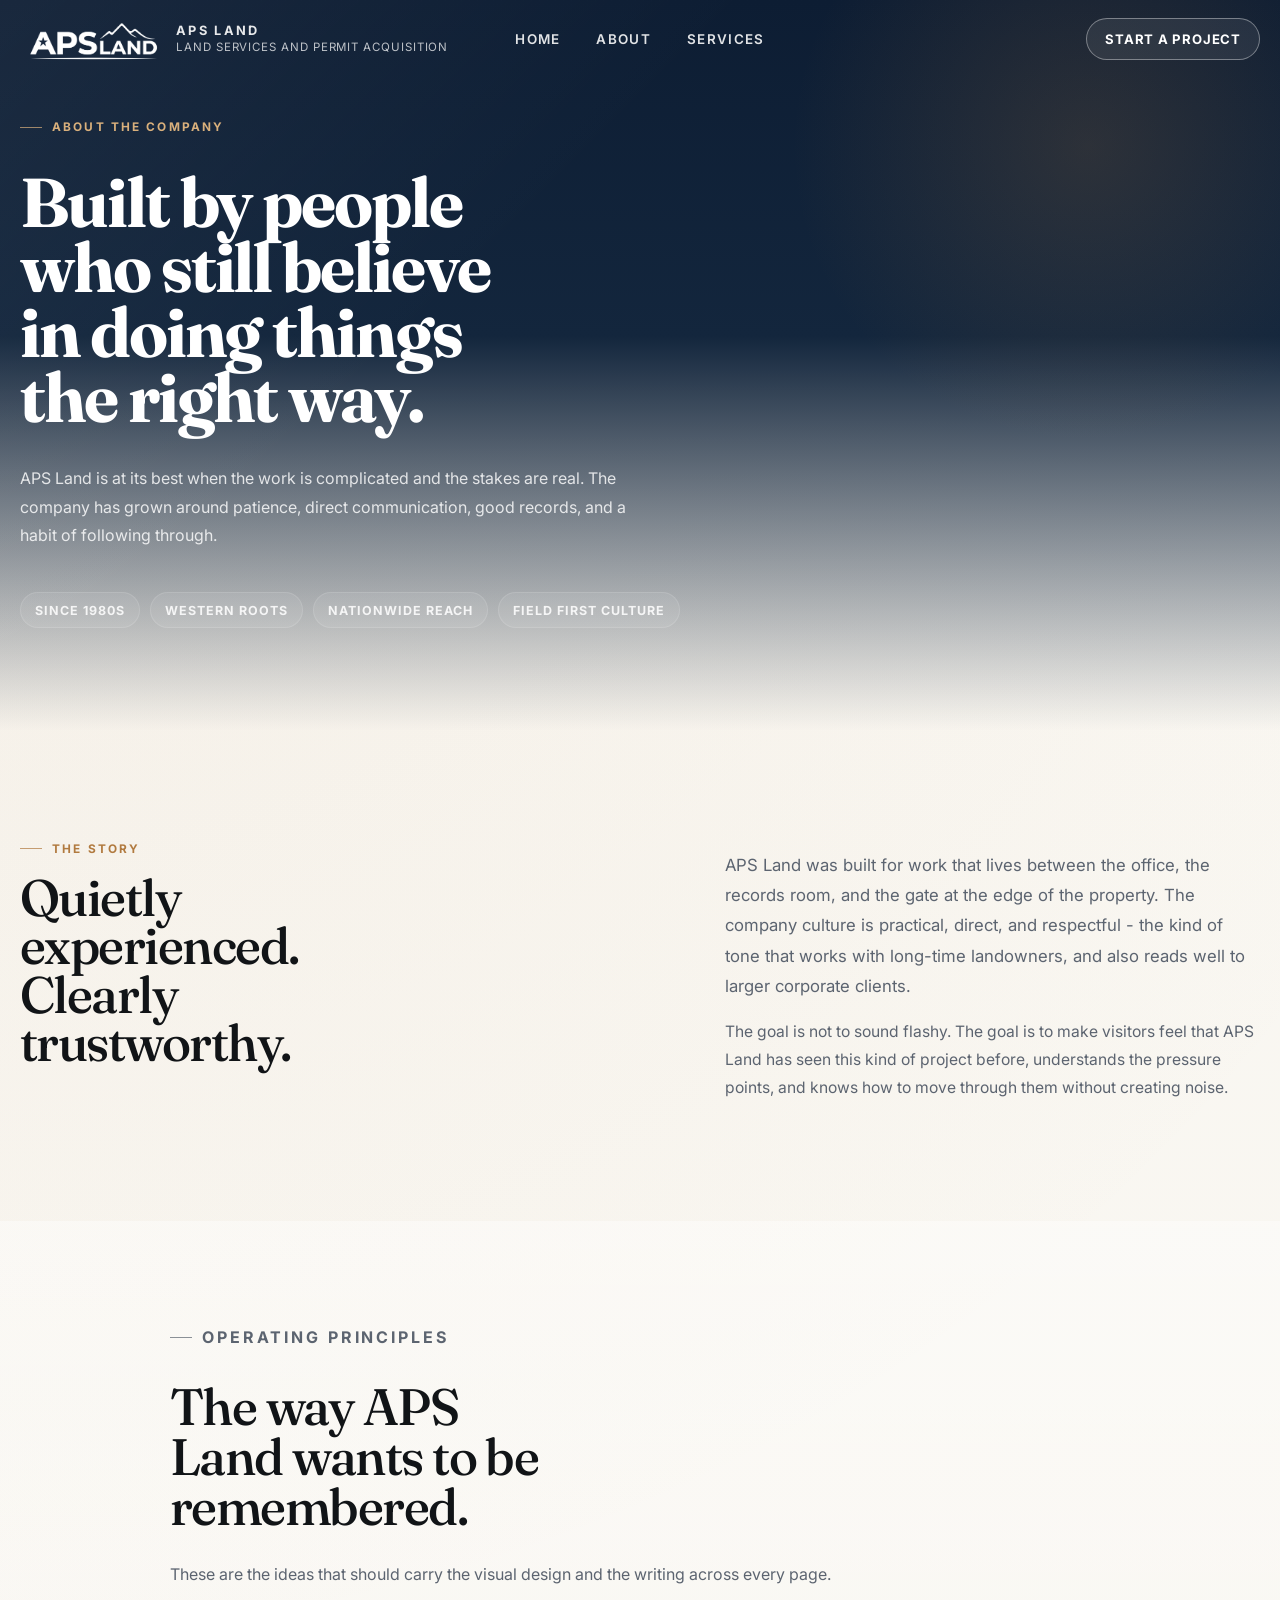
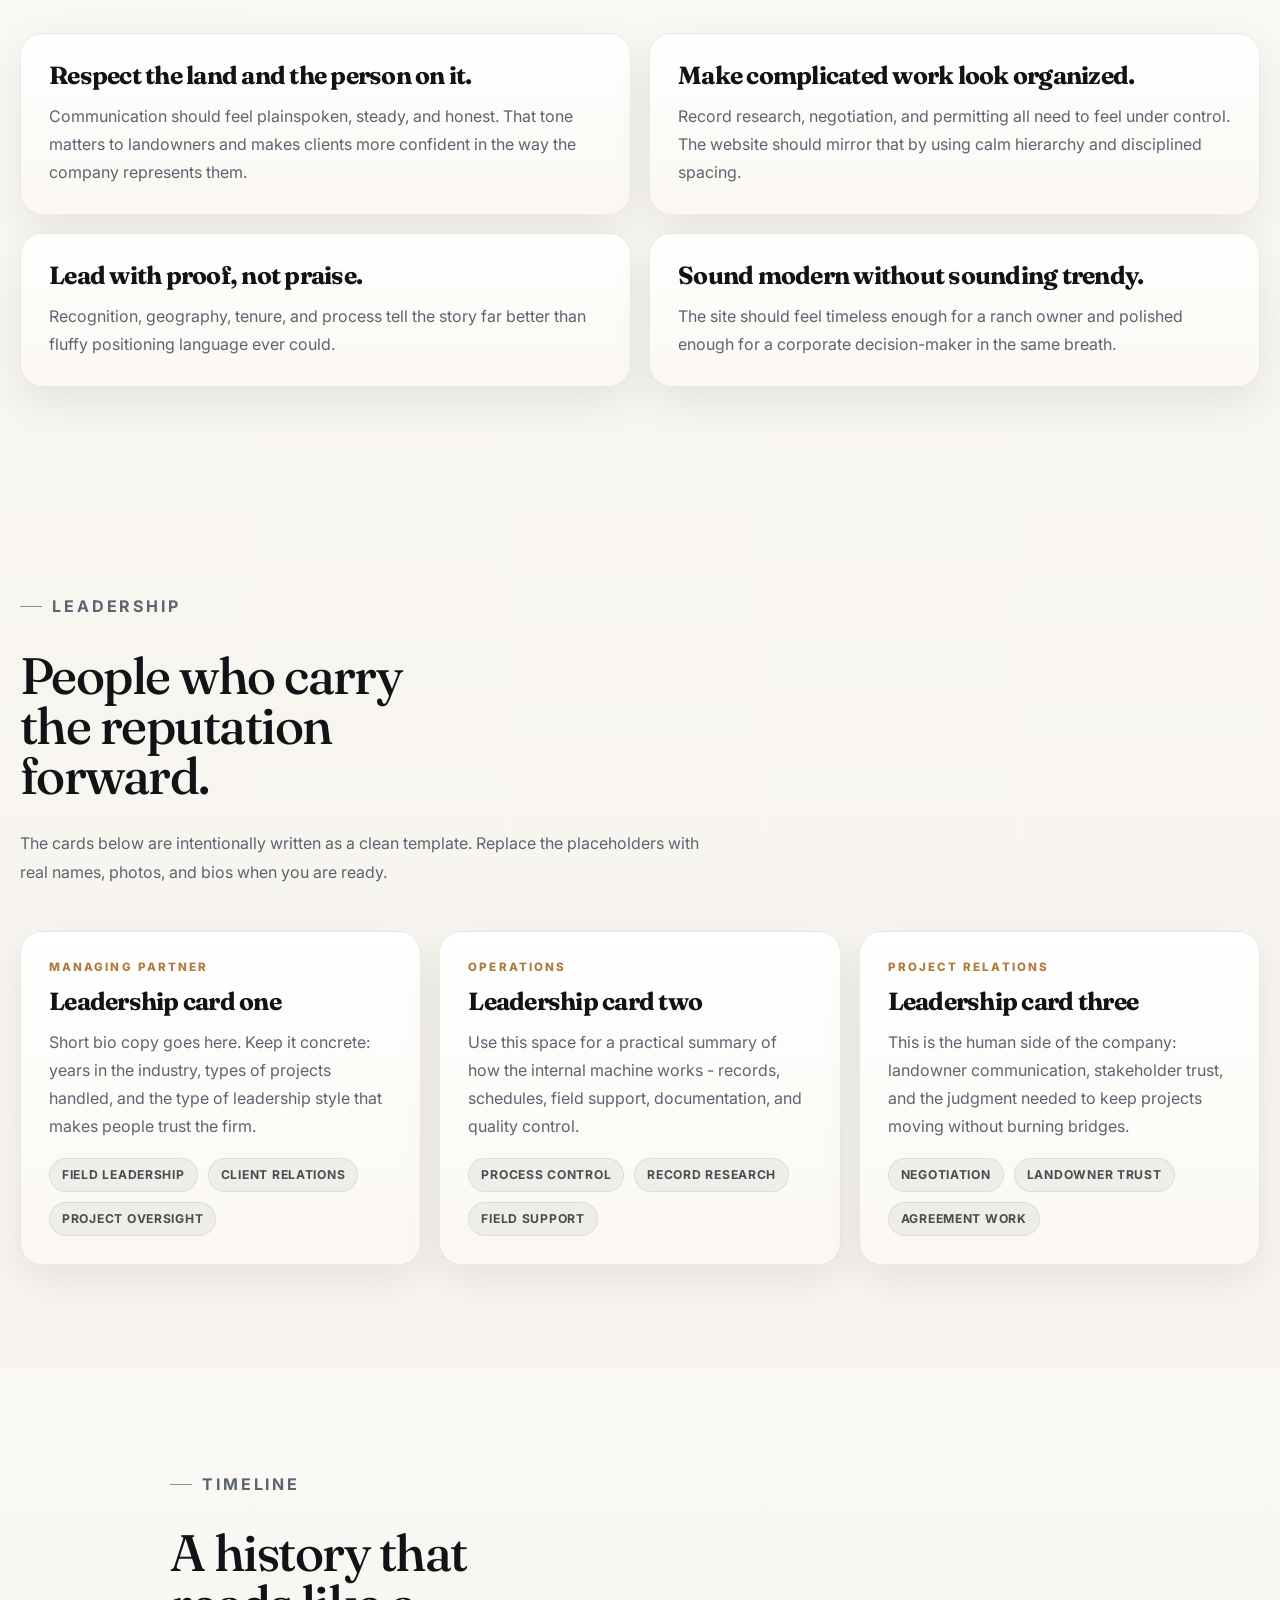
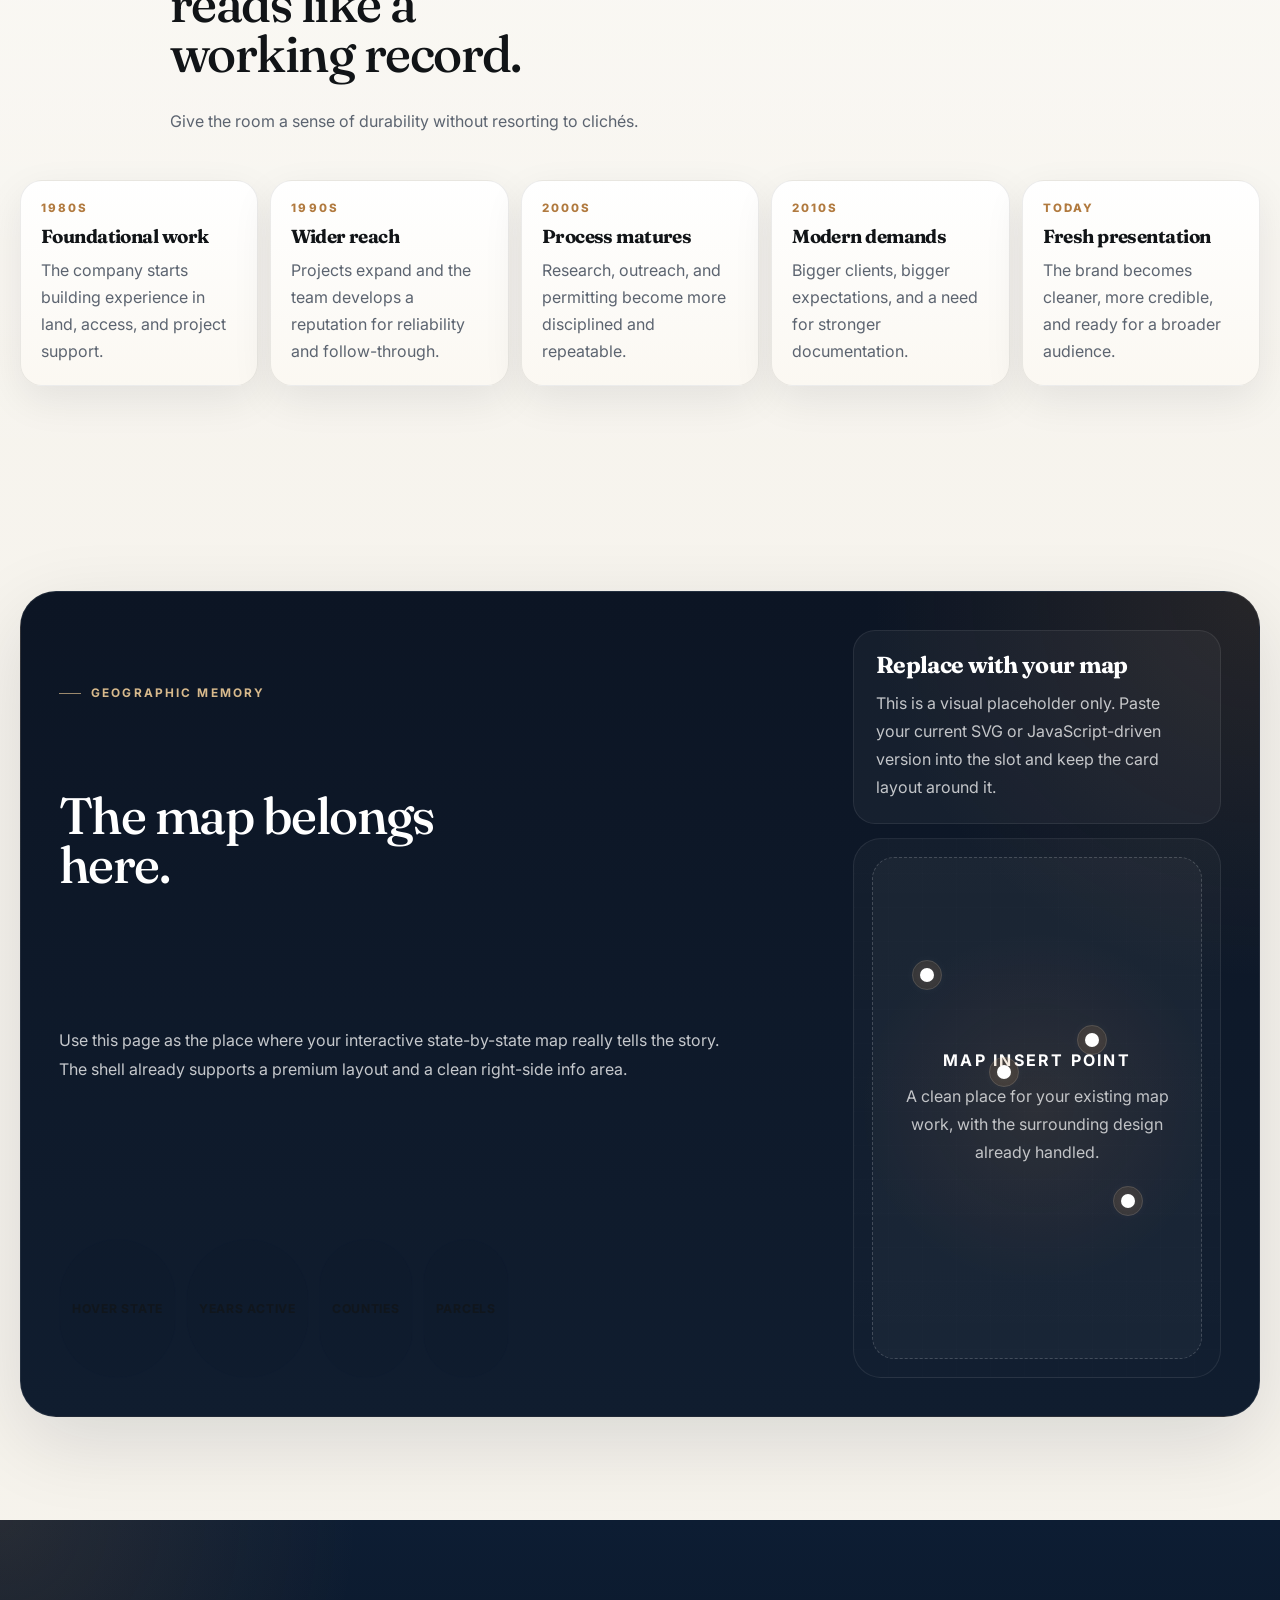
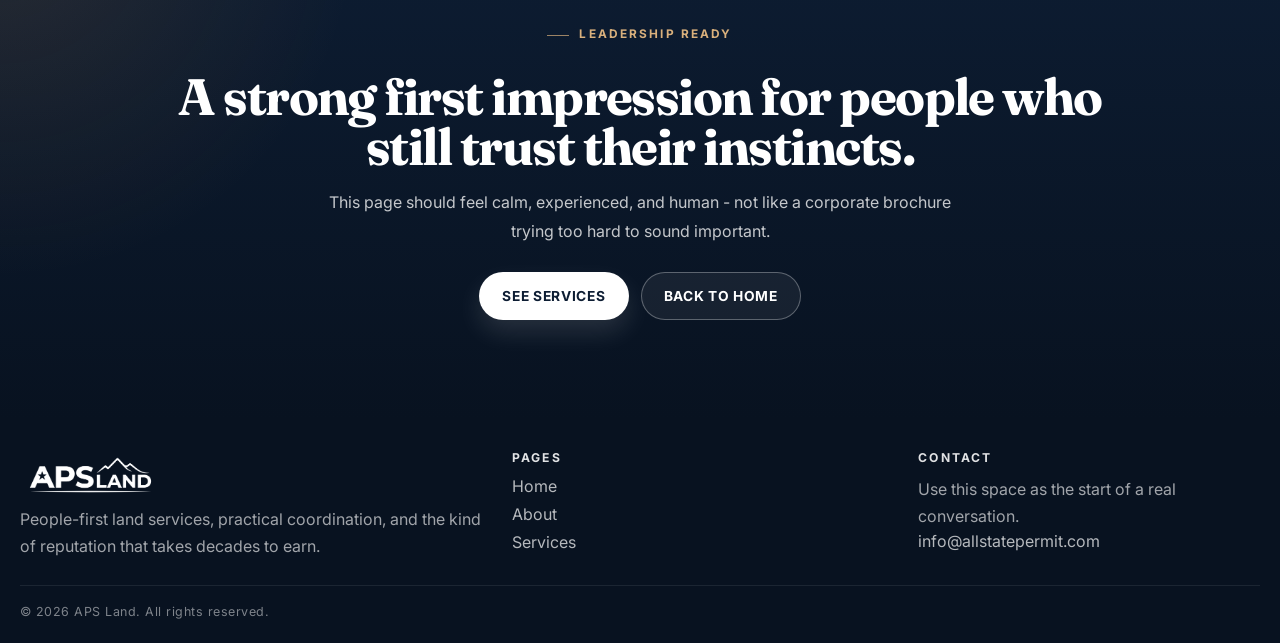
==== about.html @ 533988f8 "Add files via upload" ====
<!DOCTYPE html>
<html lang="en">
<head>
  <meta charset="UTF-8" />
  <meta name="viewport" content="width=device-width, initial-scale=1.0" />
  <title>About APS Land | People, History, and Leadership</title>
  <meta name="description" content="Learn how APS Land works, meet the leadership team, and see the kind of experience behind the company." />
  <link rel="preconnect" href="https://fonts.googleapis.com" />
  <link rel="preconnect" href="https://fonts.gstatic.com" crossorigin />
  <link href="https://fonts.googleapis.com/css2?family=Inter:wght@400;500;600;700;800&family=Fraunces:opsz,wght@9..144,400;9..144,500;9..144,600&display=swap" rel="stylesheet" />
  <link rel="stylesheet" href="style.css" />
</head>
<body data-page="about">
  <a class="skip-link" href="#main">Skip to content</a>

  <header class="site-header" role="banner">
    <div class="container nav">
      <a class="brand" href="index.html" aria-label="APS Land home">
        <img src="logo.png" alt="APS Land" />
        <span class="brand-mark">
          <strong>APS Land</strong>
          <span>Land services and permit acquisition</span>
        </span>
      </a>

      <nav class="nav-links" aria-label="Primary" data-nav>
        <a href="index.html">Home</a>
        <a href="about.html">About</a>
        <a href="services.html">Services</a>
      </nav>

      <a class="nav-cta" href="mailto:info@allstatepermit.com">Start a project</a>
      <button class="nav-toggle" type="button" aria-label="Open menu" aria-expanded="false">
        <span></span><span></span><span></span>
      </button>
    </div>
    <nav class="mobile-menu" aria-label="Mobile" data-nav>
      <ul>
        <li><a href="index.html">Home</a></li>
        <li><a href="about.html">About</a></li>
        <li><a href="services.html">Services</a></li>
        <li><a href="mailto:info@allstatepermit.com">Start a project</a></li>
      </ul>
    </nav>
  </header>

  <main id="main">
    <section class="page-hero">
      <div class="container page-hero-inner reveal">
        <p class="kicker" style="color:#d9b07c;">About the company</p>
        <h1>Built by people who still believe in doing things the right way.</h1>
        <p class="page-hero-copy">APS Land is at its best when the work is complicated and the stakes are real. The company has grown around patience, direct communication, good records, and a habit of following through.</p>
        <div class="page-badge-row">
          <span class="badge">Since 1980s</span>
          <span class="badge">Western roots</span>
          <span class="badge">Nationwide reach</span>
          <span class="badge">Field first culture</span>
        </div>
      </div>
    </section>

    <section class="section">
      <div class="container split-grid">
        <div class="reveal">
          <p class="kicker">The story</p>
          <h2 class="serif" style="font-size:clamp(2.1rem,4vw,3.7rem); line-height:0.95; max-width:12ch;">Quietly experienced. Clearly trustworthy.</h2>
        </div>
        <div class="reveal">
          <p class="lead">APS Land was built for work that lives between the office, the records room, and the gate at the edge of the property. The company culture is practical, direct, and respectful - the kind of tone that works with long-time landowners, and also reads well to larger corporate clients.</p>
          <p class="body-copy">The goal is not to sound flashy. The goal is to make visitors feel that APS Land has seen this kind of project before, understands the pressure points, and knows how to move through them without creating noise.</p>
        </div>
      </div>
    </section>

    <section class="section section-soft">
      <div class="container-tight section-heading reveal">
        <p class="kicker">Operating principles</p>
        <h2 class="serif">The way APS Land wants to be remembered.</h2>
        <p>These are the ideas that should carry the visual design and the writing across every page.</p>
      </div>
      <div class="container card-grid">
        <article class="info-card reveal">
          <h3>Respect the land and the person on it.</h3>
          <p>Communication should feel plainspoken, steady, and honest. That tone matters to landowners and makes clients more confident in the way the company represents them.</p>
        </article>
        <article class="info-card reveal">
          <h3>Make complicated work look organized.</h3>
          <p>Record research, negotiation, and permitting all need to feel under control. The website should mirror that by using calm hierarchy and disciplined spacing.</p>
        </article>
        <article class="info-card reveal">
          <h3>Lead with proof, not praise.</h3>
          <p>Recognition, geography, tenure, and process tell the story far better than fluffy positioning language ever could.</p>
        </article>
        <article class="info-card reveal">
          <h3>Sound modern without sounding trendy.</h3>
          <p>The site should feel timeless enough for a ranch owner and polished enough for a corporate decision-maker in the same breath.</p>
        </article>
      </div>
    </section>

    <section class="section">
      <div class="container section-heading reveal">
        <p class="kicker">Leadership</p>
        <h2 class="serif">People who carry the reputation forward.</h2>
        <p>The cards below are intentionally written as a clean template. Replace the placeholders with real names, photos, and bios when you are ready.</p>
      </div>
      <div class="container support-grid">
        <article class="lead-card reveal">
          <div class="tag">Managing partner</div>
          <h3>Leadership card one</h3>
          <p>Short bio copy goes here. Keep it concrete: years in the industry, types of projects handled, and the type of leadership style that makes people trust the firm.</p>
          <div class="info-row"><span class="pill">Field leadership</span><span class="pill">Client relations</span><span class="pill">Project oversight</span></div>
        </article>
        <article class="lead-card reveal">
          <div class="tag">Operations</div>
          <h3>Leadership card two</h3>
          <p>Use this space for a practical summary of how the internal machine works - records, schedules, field support, documentation, and quality control.</p>
          <div class="info-row"><span class="pill">Process control</span><span class="pill">Record research</span><span class="pill">Field support</span></div>
        </article>
        <article class="lead-card reveal">
          <div class="tag">Project relations</div>
          <h3>Leadership card three</h3>
          <p>This is the human side of the company: landowner communication, stakeholder trust, and the judgment needed to keep projects moving without burning bridges.</p>
          <div class="info-row"><span class="pill">Negotiation</span><span class="pill">Landowner trust</span><span class="pill">Agreement work</span></div>
        </article>
      </div>
    </section>

    <section class="section section-soft">
      <div class="container-tight section-heading reveal">
        <p class="kicker">Timeline</p>
        <h2 class="serif">A history that reads like a working record.</h2>
        <p>Give the room a sense of durability without resorting to clichés.</p>
      </div>
      <div class="container timeline">
        <article class="timeline-item reveal"><div class="year">1980s</div><h3>Foundational work</h3><p>The company starts building experience in land, access, and project support.</p></article>
        <article class="timeline-item reveal"><div class="year">1990s</div><h3>Wider reach</h3><p>Projects expand and the team develops a reputation for reliability and follow-through.</p></article>
        <article class="timeline-item reveal"><div class="year">2000s</div><h3>Process matures</h3><p>Research, outreach, and permitting become more disciplined and repeatable.</p></article>
        <article class="timeline-item reveal"><div class="year">2010s</div><h3>Modern demands</h3><p>Bigger clients, bigger expectations, and a need for stronger documentation.</p></article>
        <article class="timeline-item reveal"><div class="year">Today</div><h3>Fresh presentation</h3><p>The brand becomes cleaner, more credible, and ready for a broader audience.</p></article>
      </div>
    </section>

    <section class="section">
      <div class="container map-stage reveal">
        <div class="map-stage-inner">
          <div class="map-copy">
            <p class="kicker" style="color:#d7b98c;">Geographic memory</p>
            <h2 class="serif">The map belongs here.</h2>
            <p>Use this page as the place where your interactive state-by-state map really tells the story. The shell already supports a premium layout and a clean right-side info area.</p>
            <div class="info-row">
              <span class="pill">Hover state</span>
              <span class="pill">Years active</span>
              <span class="pill">Counties</span>
              <span class="pill">Parcels</span>
            </div>
          </div>
          <div class="map-sidebar">
            <div class="map-summary">
              <h3>Replace with your map</h3>
              <p>This is a visual placeholder only. Paste your current SVG or JavaScript-driven version into the slot and keep the card layout around it.</p>
            </div>
            <div class="map-mapbox">
              <!-- DROP YOUR EXISTING MAP SVG / INTERACTIVE MARKUP HERE -->
              <div class="map-dropzone">
                <div>
                  <strong>Map insert point</strong>
                  <p>A clean place for your existing map work, with the surrounding design already handled.</p>
                </div>
              </div>
              <div class="map-pins" aria-hidden="true">
                <span class="pin one"></span>
                <span class="pin two"></span>
                <span class="pin three"></span>
                <span class="pin four"></span>
              </div>
            </div>
          </div>
        </div>
      </div>
    </section>

    <section class="cta-band">
      <div class="container-tight reveal">
        <p class="kicker" style="color:#d9b07c; justify-content:center;">Leadership ready</p>
        <h2>A strong first impression for people who still trust their instincts.</h2>
        <p>This page should feel calm, experienced, and human - not like a corporate brochure trying too hard to sound important.</p>
        <div class="cta-actions">
          <a class="btn btn-primary" href="services.html">See services</a>
          <a class="btn btn-secondary" href="index.html">Back to home</a>
        </div>
      </div>
    </section>
  </main>

  <footer class="site-footer">
    <div class="container footer-grid">
      <div class="footer-brand">
        <img src="logo.png" alt="APS Land" />
        <p>People-first land services, practical coordination, and the kind of reputation that takes decades to earn.</p>
      </div>
      <div class="footer-col">
        <h4>Pages</h4>
        <ul class="footer-links">
          <li><a href="index.html">Home</a></li>
          <li><a href="about.html">About</a></li>
          <li><a href="services.html">Services</a></li>
        </ul>
      </div>
      <div class="footer-col">
        <h4>Contact</h4>
        <p>Use this space as the start of a real conversation.</p>
        <ul class="footer-links">
          <li><a href="mailto:info@allstatepermit.com">info@allstatepermit.com</a></li>
        </ul>
      </div>
    </div>
    <div class="container footer-bottom">&copy; <span data-year></span> APS Land. All rights reserved.</div>
  </footer>

  <script src="main.js"></script>
</body>
</html>
---- style.css ----
:root {
  --bg: #f5f2eb;
  --bg-soft: #ece6dc;
  --panel: #ffffff;
  --panel-soft: #fbf8f2;
  --ink: #111417;
  --muted: #5c6470;
  --line: rgba(17, 20, 23, 0.12);
  --navy: #0d1d33;
  --navy-2: #081220;
  --accent: #b17a3f;
  --accent-2: #6d8a74;
  --accent-soft: rgba(177, 122, 63, 0.14);
  --shadow: 0 24px 80px rgba(8, 18, 32, 0.12);
  --shadow-soft: 0 14px 40px rgba(8, 18, 32, 0.08);
  --radius-xl: 28px;
  --radius-lg: 22px;
  --radius-md: 16px;
  --radius-sm: 12px;
  --max: 1240px;
  --max-tight: 940px;
  --header-h: 78px;
  --ease: 220ms cubic-bezier(.2,.8,.2,1);
  --ease-slow: 420ms cubic-bezier(.2,.8,.2,1);
  --serif: "Fraunces", Georgia, serif;
  --sans: "Inter", system-ui, -apple-system, BlinkMacSystemFont, "Segoe UI", sans-serif;
}

* { box-sizing: border-box; }
html { scroll-behavior: smooth; }
body {
  margin: 0;
  font-family: var(--sans);
  color: var(--ink);
  background:
    radial-gradient(circle at top left, rgba(177,122,63,0.08), transparent 30%),
    linear-gradient(180deg, #faf8f3 0%, var(--bg) 100%);
  overflow-x: hidden;
}
img, svg, video { display: block; max-width: 100%; }
a { color: inherit; text-decoration: none; }
button, input, textarea, select { font: inherit; }

.skip-link {
  position: absolute;
  left: -999px;
  top: 12px;
  padding: 10px 14px;
  background: var(--navy);
  color: #fff;
  border-radius: 999px;
  z-index: 9999;
}
.skip-link:focus { left: 12px; }

.container {
  width: min(100% - 32px, var(--max));
  margin: 0 auto;
}
.container-tight {
  width: min(100% - 32px, var(--max-tight));
  margin: 0 auto;
}

.section {
  padding: clamp(72px, 8vw, 112px) 0;
}
.section-soft {
  background: linear-gradient(180deg, rgba(255,255,255,0.42), rgba(255,255,255,0));
}
.kicker {
  display: inline-flex;
  align-items: center;
  gap: 10px;
  font-size: 0.74rem;
  font-weight: 700;
  letter-spacing: 0.18em;
  text-transform: uppercase;
  color: var(--accent);
  margin: 0 0 18px;
}
.kicker::before {
  content: "";
  width: 22px;
  height: 1px;
  background: currentColor;
  opacity: 0.7;
}

h1, h2, h3, h4 {
  margin: 0;
  letter-spacing: -0.03em;
  line-height: 0.98;
}
.serif {
  font-family: var(--serif);
  font-weight: 500;
}
.lead {
  font-size: clamp(1.05rem, 1.3vw, 1.2rem);
  line-height: 1.8;
  color: var(--muted);
  max-width: 68ch;
}
.body-copy {
  font-size: 0.98rem;
  line-height: 1.8;
  color: var(--muted);
}

.site-header {
  position: fixed;
  inset: 0 0 auto 0;
  height: var(--header-h);
  z-index: 200;
  transition: background var(--ease-slow), box-shadow var(--ease-slow), border-color var(--ease-slow);
  background: transparent;
  border-bottom: 1px solid transparent;
}
.site-header.is-scrolled {
  background: rgba(250,248,243,0.94);
  backdrop-filter: blur(16px);
  border-bottom-color: rgba(17,20,23,0.08);
  box-shadow: 0 12px 30px rgba(8,18,32,0.08);
}
.nav {
  height: 100%;
  display: grid;
  grid-template-columns: 1fr auto 1fr;
  align-items: center;
  gap: 18px;
}
.brand {
  display: inline-flex;
  align-items: center;
  gap: 14px;
  min-width: 0;
}
.brand img {
  width: auto;
  height: 44px;
  transition: filter var(--ease-slow), transform var(--ease-slow);
  filter: brightness(0) invert(1);
}
.site-header.is-scrolled .brand img { filter: none; }
.brand-mark {
  display: grid;
  gap: 2px;
  min-width: 0;
}
.brand-mark strong {
  font-size: 0.8rem;
  letter-spacing: 0.18em;
  text-transform: uppercase;
  color: rgba(255,255,255,0.9);
}
.site-header.is-scrolled .brand-mark strong { color: var(--navy); }
.brand-mark span {
  font-size: 0.72rem;
  letter-spacing: 0.08em;
  text-transform: uppercase;
  color: rgba(255,255,255,0.72);
}
.site-header.is-scrolled .brand-mark span { color: rgba(17,20,23,0.58); }
.nav-links {
  display: inline-flex;
  align-items: center;
  justify-content: center;
  gap: clamp(18px, 2.8vw, 36px);
  list-style: none;
  margin: 0;
  padding: 0;
}
.nav-links a {
  font-size: 0.84rem;
  font-weight: 600;
  letter-spacing: 0.1em;
  text-transform: uppercase;
  color: rgba(255,255,255,0.88);
  transition: color var(--ease), opacity var(--ease);
}
.nav-links a:hover,
.nav-links a.is-active { color: #fff; }
.site-header.is-scrolled .nav-links a {
  color: rgba(17,20,23,0.76);
}
.site-header.is-scrolled .nav-links a:hover,
.site-header.is-scrolled .nav-links a.is-active { color: var(--navy); }
.nav-cta {
  justify-self: end;
  display: inline-flex;
  align-items: center;
  justify-content: center;
  height: 42px;
  padding: 0 18px;
  border-radius: 999px;
  border: 1px solid rgba(255,255,255,0.38);
  color: #fff;
  font-size: 0.82rem;
  font-weight: 700;
  letter-spacing: 0.06em;
  text-transform: uppercase;
  background: rgba(255,255,255,0.07);
  transition: background var(--ease), border-color var(--ease), color var(--ease), transform var(--ease);
}
.nav-cta:hover {
  transform: translateY(-1px);
  background: rgba(255,255,255,0.16);
  border-color: rgba(255,255,255,0.64);
}
.site-header.is-scrolled .nav-cta {
  color: var(--navy);
  border-color: rgba(13,29,51,0.18);
  background: rgba(13,29,51,0.02);
}
.site-header.is-scrolled .nav-cta:hover {
  background: var(--navy);
  color: #fff;
  border-color: var(--navy);
}
.nav-toggle {
  display: none;
  justify-self: end;
  width: 46px;
  height: 46px;
  border: 1px solid rgba(255,255,255,0.16);
  border-radius: 999px;
  background: rgba(255,255,255,0.08);
  color: #fff;
  cursor: pointer;
  align-items: center;
  justify-content: center;
  gap: 4px;
  flex-direction: column;
}
.nav-toggle span {
  width: 18px;
  height: 2px;
  border-radius: 999px;
  background: currentColor;
  transition: transform var(--ease), opacity var(--ease), background var(--ease);
}
.site-header.is-scrolled .nav-toggle {
  color: var(--navy);
  border-color: rgba(13,29,51,0.16);
  background: rgba(13,29,51,0.02);
}

.hero {
  position: relative;
  min-height: 100svh;
  background: #050811;
  overflow: hidden;
}
.hero::before {
  content: "";
  position: absolute;
  inset: 0;
  background:
    linear-gradient(180deg, rgba(5,8,17,0.18) 0%, rgba(5,8,17,0.45) 100%),
    radial-gradient(circle at top left, rgba(177,122,63,0.22), transparent 36%);
  z-index: 2;
  pointer-events: none;
}
.hero::after {
  content: "";
  position: absolute;
  inset: auto 0 0 0;
  height: 170px;
  background: linear-gradient(180deg, rgba(5,8,17,0) 0%, rgba(245,242,235,0.98) 100%);
  z-index: 2;
  pointer-events: none;
}
.hero-video {
  position: absolute;
  inset: 0;
  width: 100%;
  height: 100%;
  object-fit: cover;
  object-position: center 25%;
}
.hero-shell {
  position: relative;
  z-index: 3;
  min-height: 100svh;
  display: grid;
  align-items: end;
  padding: calc(var(--header-h) + 20px) 0 64px;
}
.hero-panel {
  width: min(100%, 760px);
  margin: 0 auto;
  padding: 0 0 4px;
  color: #fff;
  text-align: center;
}
.hero-eyebrow {
  display: inline-flex;
  align-items: center;
  gap: 10px;
  font-size: 0.72rem;
  font-weight: 700;
  letter-spacing: 0.2em;
  text-transform: uppercase;
  color: rgba(255,255,255,0.72);
  margin-bottom: 16px;
}
.hero-eyebrow::before,
.hero-eyebrow::after {
  content: "";
  width: 20px;
  height: 1px;
  background: rgba(255,255,255,0.45);
}
.hero-title {
  font-family: var(--serif);
  font-size: clamp(3rem, 6.2vw, 5.7rem);
  line-height: 0.92;
  font-weight: 500;
  letter-spacing: -0.05em;
  margin-bottom: 20px;
}
.hero-subtitle {
  font-size: clamp(1rem, 1.35vw, 1.15rem);
  line-height: 1.8;
  color: rgba(255,255,255,0.82);
  max-width: 64ch;
  margin: 0 auto 30px;
}
.hero-actions {
  display: flex;
  gap: 12px;
  justify-content: center;
  flex-wrap: wrap;
}
.btn {
  display: inline-flex;
  align-items: center;
  justify-content: center;
  min-height: 48px;
  padding: 0 22px;
  border-radius: 999px;
  font-size: 0.86rem;
  font-weight: 700;
  letter-spacing: 0.05em;
  text-transform: uppercase;
  border: 1px solid transparent;
  transition: transform var(--ease), background var(--ease), color var(--ease), border-color var(--ease), box-shadow var(--ease);
}
.btn:hover { transform: translateY(-1px); }
.btn-primary {
  background: #fff;
  color: var(--navy);
  box-shadow: 0 12px 26px rgba(255,255,255,0.12);
}
.btn-primary:hover { background: #f1ece4; }
.btn-secondary {
  color: #fff;
  border-color: rgba(255,255,255,0.3);
  background: rgba(255,255,255,0.06);
}
.btn-secondary:hover { background: rgba(255,255,255,0.12); border-color: rgba(255,255,255,0.48); }
.btn-ghost {
  color: rgba(255,255,255,0.72);
}
.btn-ghost:hover { color: #fff; }

.page-hero {
  position: relative;
  padding-top: calc(var(--header-h) + 42px);
  padding-bottom: clamp(72px, 8vw, 120px);
  background: linear-gradient(180deg, #0d1d33 0%, #13263d 46%, rgba(245,242,235,0) 100%);
  color: #fff;
  overflow: hidden;
}
.page-hero::before {
  content: "";
  position: absolute;
  inset: 0;
  background:
    radial-gradient(circle at 85% 20%, rgba(177,122,63,0.18), transparent 24%),
    linear-gradient(135deg, rgba(255,255,255,0.05), transparent 38%);
  pointer-events: none;
}
.page-hero-inner {
  position: relative;
  z-index: 1;
  display: grid;
  gap: 18px;
}
.page-hero h1 {
  font-family: var(--serif);
  font-size: clamp(2.9rem, 5.4vw, 5.2rem);
  line-height: 0.94;
  max-width: 11ch;
}
.page-hero .page-hero-copy {
  max-width: 62ch;
  font-size: clamp(1rem, 1.25vw, 1.12rem);
  line-height: 1.8;
  color: rgba(255,255,255,0.82);
}
.page-badge-row {
  display: flex;
  gap: 10px;
  flex-wrap: wrap;
  margin-top: 8px;
}
.badge {
  display: inline-flex;
  align-items: center;
  min-height: 36px;
  padding: 0 14px;
  border-radius: 999px;
  background: rgba(255,255,255,0.08);
  border: 1px solid rgba(255,255,255,0.12);
  color: rgba(255,255,255,0.86);
  font-size: 0.78rem;
  font-weight: 700;
  letter-spacing: 0.08em;
  text-transform: uppercase;
}

.split-grid {
  display: grid;
  grid-template-columns: minmax(0, 1.1fr) minmax(300px, 0.9fr);
  gap: clamp(28px, 4vw, 56px);
  align-items: start;
}
.section-heading {
  display: grid;
  gap: 12px;
  margin-bottom: 28px;
}
.section-heading h2 {
  font-family: var(--serif);
  font-size: clamp(2.1rem, 4vw, 3.65rem);
  line-height: 0.98;
  max-width: 12ch;
}
.section-heading p {
  font-size: 1rem;
  line-height: 1.8;
  color: var(--muted);
  max-width: 68ch;
}

.pillars {
  display: grid;
  grid-template-columns: repeat(3, minmax(0, 1fr));
  gap: 18px;
}
.pillar-card,
.info-card,
.feature-card,
.stat-card,
.logistics-card,
.lead-card,
.support-card,
.timeline-item,
.map-frame,
.proof-card {
  background: linear-gradient(180deg, #fff, #fbf8f2);
  border: 1px solid rgba(17,20,23,0.08);
  box-shadow: var(--shadow-soft);
  border-radius: var(--radius-lg);
}
.pillar-card {
  padding: 28px;
  min-height: 100%;
}
.pillar-card .num {
  font-size: 0.78rem;
  letter-spacing: 0.18em;
  text-transform: uppercase;
  color: var(--accent);
  margin-bottom: 18px;
  font-weight: 800;
}
.pillar-card h3,
.feature-card h3,
.info-card h3,
.support-card h3,
.lead-card h3,
.logistics-card h3 {
  font-family: var(--serif);
  font-size: 1.55rem;
  line-height: 1.05;
  margin-bottom: 14px;
}
.pillar-card p,
.feature-card p,
.info-card p,
.support-card p,
.lead-card p,
.logistics-card p {
  margin: 0;
  color: var(--muted);
  line-height: 1.75;
}
.pillar-card ul,
.support-list,
.footnotes {
  margin: 18px 0 0;
  padding: 0;
  list-style: none;
  display: grid;
  gap: 10px;
}
.pillar-card li,
.support-list li,
.footnotes li {
  position: relative;
  padding-left: 18px;
  color: rgba(17,20,23,0.76);
  line-height: 1.65;
}
.pillar-card li::before,
.support-list li::before,
.footnotes li::before {
  content: "";
  position: absolute;
  left: 0;
  top: 0.65em;
  width: 6px;
  height: 6px;
  border-radius: 999px;
  background: var(--accent);
}

.proof-band {
  display: grid;
  grid-template-columns: 1.2fr 0.8fr;
  gap: 18px;
  margin-top: 22px;
}
.proof-card {
  padding: 24px;
}
.proof-card h3 {
  font-family: var(--serif);
  font-size: 1.35rem;
  margin-bottom: 14px;
}
.logo-marquee {
  margin-top: 18px;
  overflow: hidden;
  border-radius: var(--radius-lg);
  background: linear-gradient(180deg, rgba(255,255,255,0.88), rgba(255,255,255,0.58));
  border: 1px solid rgba(17,20,23,0.08);
}
.logo-track {
  display: flex;
  gap: 0;
  width: max-content;
  animation: marquee 34s linear infinite;
}
.logo-marquee:hover .logo-track { animation-play-state: paused; }
@keyframes marquee {
  0% { transform: translateX(0); }
  100% { transform: translateX(-50%); }
}
.logo-slot {
  display: grid;
  place-items: center;
  min-width: 182px;
  min-height: 94px;
  padding: 0 16px;
  border-right: 1px solid rgba(17,20,23,0.06);
}
.logo-chip {
  width: 100%;
  min-height: 56px;
  display: grid;
  place-items: center;
  padding: 12px 16px;
  border-radius: 16px;
  background: rgba(17,20,23,0.03);
  border: 1px solid rgba(17,20,23,0.08);
  color: rgba(17,20,23,0.62);
  font-size: 0.76rem;
  font-weight: 800;
  letter-spacing: 0.12em;
  text-transform: uppercase;
  text-align: center;
  line-height: 1.2;
}

.metrics {
  display: grid;
  grid-template-columns: repeat(4, minmax(0, 1fr));
  gap: 14px;
}
.metric {
  padding: 24px 22px;
  background: linear-gradient(180deg, rgba(13,29,51,0.98), rgba(8,18,32,0.98));
  color: #fff;
  border-radius: var(--radius-lg);
  box-shadow: var(--shadow);
}
.metric .value {
  font-size: clamp(2rem, 4vw, 3.2rem);
  line-height: 0.95;
  font-weight: 800;
  letter-spacing: -0.06em;
  margin-bottom: 10px;
}
.metric .label {
  font-size: 0.72rem;
  letter-spacing: 0.18em;
  text-transform: uppercase;
  color: rgba(255,255,255,0.6);
  font-weight: 700;
}
.metric .note {
  margin-top: 10px;
  color: rgba(255,255,255,0.72);
  line-height: 1.7;
  font-size: 0.94rem;
}

.ride-line {
  display: grid;
  grid-template-columns: repeat(5, minmax(0, 1fr));
  gap: 14px;
  align-items: stretch;
}
.step-card {
  padding: 22px;
  border-radius: var(--radius-lg);
  background: linear-gradient(180deg, #fff, #faf5ee);
  border: 1px solid rgba(17,20,23,0.08);
  box-shadow: var(--shadow-soft);
}
.step-card .step {
  font-size: 0.76rem;
  letter-spacing: 0.18em;
  text-transform: uppercase;
  color: var(--accent);
  font-weight: 800;
  margin-bottom: 12px;
}
.step-card h3 {
  font-family: var(--serif);
  font-size: 1.25rem;
  margin-bottom: 12px;
  line-height: 1.05;
}
.step-card p { margin: 0; color: var(--muted); line-height: 1.72; }

.map-stage {
  position: relative;
  border-radius: calc(var(--radius-xl) + 8px);
  background:
    radial-gradient(circle at top right, rgba(177,122,63,0.16), transparent 26%),
    linear-gradient(180deg, #0c1524 0%, #101d2f 100%);
  box-shadow: var(--shadow);
  overflow: hidden;
  border: 1px solid rgba(255,255,255,0.08);
}
.map-stage-inner {
  display: grid;
  grid-template-columns: minmax(0, 1.35fr) minmax(280px, 0.65fr);
  gap: clamp(18px, 3vw, 30px);
  align-items: stretch;
  padding: clamp(22px, 4vw, 38px);
}
.map-copy {
  display: grid;
  gap: 16px;
  color: #fff;
}
.map-copy h2,
.map-copy h3 {
  font-family: var(--serif);
  line-height: 0.96;
}
.map-copy h2 { font-size: clamp(2rem, 4vw, 3.3rem); max-width: 12ch; }
.map-copy p { color: rgba(255,255,255,0.76); line-height: 1.8; max-width: 68ch; }
.map-mapbox {
  position: relative;
  min-height: 540px;
  border-radius: var(--radius-xl);
  background:
    linear-gradient(180deg, rgba(255,255,255,0.03), rgba(255,255,255,0.01)),
    radial-gradient(circle at center, rgba(177,122,63,0.12), transparent 54%);
  border: 1px solid rgba(255,255,255,0.08);
  overflow: hidden;
}
.map-mapbox::before {
  content: "";
  position: absolute;
  inset: 0;
  background-image:
    linear-gradient(rgba(255,255,255,0.04) 1px, transparent 1px),
    linear-gradient(90deg, rgba(255,255,255,0.04) 1px, transparent 1px);
  background-size: 34px 34px;
  opacity: 0.28;
  pointer-events: none;
}
.map-dropzone {
  position: absolute;
  inset: 18px;
  border-radius: 22px;
  border: 1px dashed rgba(255,255,255,0.18);
  display: grid;
  place-items: center;
  padding: 24px;
  color: #fff;
  text-align: center;
  background: rgba(255,255,255,0.03);
}
.map-dropzone strong {
  display: block;
  font-size: 1rem;
  letter-spacing: 0.14em;
  text-transform: uppercase;
  margin-bottom: 12px;
}
.map-dropzone p {
  margin: 0;
  color: rgba(255,255,255,0.72);
  max-width: 42ch;
  line-height: 1.75;
}
.map-pins {
  position: absolute;
  inset: 0;
  pointer-events: none;
}
.pin {
  position: absolute;
  width: 14px;
  height: 14px;
  border-radius: 999px;
  background: #fff;
  box-shadow: 0 0 0 8px rgba(177,122,63,0.16), 0 0 18px rgba(255,255,255,0.2);
}
.pin::after {
  content: "";
  position: absolute;
  inset: -8px;
  border-radius: inherit;
  border: 1px solid rgba(255,255,255,0.12);
  animation: pulse 2.8s ease-out infinite;
}
@keyframes pulse {
  0% { transform: scale(0.7); opacity: 0.9; }
  100% { transform: scale(1.6); opacity: 0; }
}
.pin.one { top: 24%; left: 18%; }
.pin.two { top: 42%; left: 39%; }
.pin.three { top: 36%; left: 63%; }
.pin.four { top: 66%; left: 73%; }

.map-sidebar {
  display: grid;
  gap: 14px;
  align-content: start;
}
.map-summary,
.map-mini {
  padding: 22px;
  border-radius: var(--radius-lg);
  background: rgba(255,255,255,0.04);
  border: 1px solid rgba(255,255,255,0.08);
  color: #fff;
}
.map-summary h3,
.map-mini h3 {
  font-family: var(--serif);
  font-size: 1.45rem;
  margin-bottom: 12px;
  line-height: 1.04;
}
.map-summary p,
.map-mini p {
  margin: 0;
  color: rgba(255,255,255,0.74);
  line-height: 1.75;
}
.map-mini ul { margin: 16px 0 0; padding: 0; list-style: none; display: grid; gap: 8px; }
.map-mini li { color: rgba(255,255,255,0.78); line-height: 1.6; padding-left: 18px; position: relative; }
.map-mini li::before {
  content: "";
  position: absolute;
  left: 0;
  top: 0.62em;
  width: 6px;
  height: 6px;
  border-radius: 999px;
  background: var(--accent);
}

.stats-grid {
  display: grid;
  grid-template-columns: repeat(4, minmax(0, 1fr));
  gap: 14px;
}
.stat-card {
  padding: 22px;
}
.stat-card .stat-top {
  display: flex;
  align-items: baseline;
  gap: 4px;
  margin-bottom: 12px;
}
.stat-card .stat-value {
  font-size: clamp(2.1rem, 4.1vw, 3.1rem);
  font-weight: 800;
  letter-spacing: -0.06em;
  line-height: 0.95;
  color: var(--navy);
}
.stat-card .stat-plus {
  color: var(--accent);
  font-size: 0.9em;
  font-weight: 800;
}
.stat-card .stat-label {
  font-size: 0.76rem;
  letter-spacing: 0.16em;
  text-transform: uppercase;
  color: rgba(17,20,23,0.54);
  font-weight: 800;
}
.stat-card p {
  margin: 12px 0 0;
  color: var(--muted);
  line-height: 1.72;
}

.card-grid {
  display: grid;
  grid-template-columns: repeat(2, minmax(0, 1fr));
  gap: 18px;
}
.info-card,
.feature-card,
.support-card,
.logistics-card,
.lead-card {
  padding: 28px;
}
.feature-card .tag,
.lead-card .tag,
.support-card .tag,
.logistics-card .tag {
  font-size: 0.72rem;
  letter-spacing: 0.18em;
  text-transform: uppercase;
  color: var(--accent);
  font-weight: 800;
  margin-bottom: 14px;
}
.info-row {
  display: flex;
  flex-wrap: wrap;
  gap: 10px;
  margin-top: 18px;
}
.pill {
  display: inline-flex;
  align-items: center;
  min-height: 34px;
  padding: 0 12px;
  border-radius: 999px;
  background: rgba(13,29,51,0.05);
  border: 1px solid rgba(13,29,51,0.08);
  color: rgba(17,20,23,0.74);
  font-size: 0.76rem;
  font-weight: 700;
  letter-spacing: 0.06em;
  text-transform: uppercase;
}

.timeline {
  display: grid;
  grid-template-columns: repeat(5, minmax(0, 1fr));
  gap: 12px;
}
.timeline-item {
  padding: 20px;
}
.timeline-item .year {
  font-size: 0.72rem;
  letter-spacing: 0.18em;
  text-transform: uppercase;
  color: var(--accent);
  font-weight: 800;
  margin-bottom: 12px;
}
.timeline-item h3 {
  font-family: var(--serif);
  font-size: 1.18rem;
  margin-bottom: 10px;
  line-height: 1.05;
}
.timeline-item p { margin: 0; color: var(--muted); line-height: 1.7; }

.support-grid {
  display: grid;
  grid-template-columns: repeat(3, minmax(0, 1fr));
  gap: 18px;
}
.support-card h3 { margin-bottom: 12px; }
.support-list li { color: rgba(17,20,23,0.74); }

.cta-band {
  padding: clamp(64px, 8vw, 100px) 0;
  background:
    radial-gradient(circle at top left, rgba(177,122,63,0.16), transparent 26%),
    linear-gradient(180deg, #0d1d33 0%, #081220 100%);
  color: #fff;
}
.cta-band .container-tight { text-align: center; }
.cta-band h2 {
  font-family: var(--serif);
  font-size: clamp(2rem, 4vw, 3.6rem);
  line-height: 0.98;
  margin-bottom: 16px;
}
.cta-band p {
  margin: 0 auto 26px;
  max-width: 66ch;
  color: rgba(255,255,255,0.76);
  line-height: 1.8;
}
.cta-actions {
  display: flex;
  justify-content: center;
  gap: 12px;
  flex-wrap: wrap;
}
.cta-actions .btn-primary { background: #fff; color: var(--navy); }
.cta-actions .btn-secondary { color: #fff; }

.site-footer {
  padding: 32px 0 24px;
  background: #081220;
  color: rgba(255,255,255,0.82);
}
.footer-grid {
  display: grid;
  grid-template-columns: 1.1fr 0.9fr 0.8fr;
  gap: 22px;
  align-items: start;
  padding-bottom: 24px;
}
.footer-brand img { height: 42px; width: auto; filter: brightness(0) invert(1); margin-bottom: 12px; }
.footer-brand p,
.footer-col p { margin: 0; line-height: 1.72; color: rgba(255,255,255,0.62); }
.footer-col h4 {
  font-size: 0.76rem;
  letter-spacing: 0.18em;
  text-transform: uppercase;
  margin-bottom: 12px;
  color: rgba(255,255,255,0.88);
}
.footer-links { list-style: none; padding: 0; margin: 0; display: grid; gap: 8px; }
.footer-links a { color: rgba(255,255,255,0.7); }
.footer-links a:hover { color: #fff; }
.footer-bottom {
  border-top: 1px solid rgba(255,255,255,0.08);
  padding-top: 18px;
  font-size: 0.78rem;
  color: rgba(255,255,255,0.48);
  letter-spacing: 0.04em;
}

.reveal {
  opacity: 0;
  transform: translateY(18px);
  transition: opacity 540ms ease, transform 540ms ease;
}
.reveal.is-visible {
  opacity: 1;
  transform: translateY(0);
}

@media (max-width: 1120px) {
  .hero-title { font-size: clamp(2.8rem, 5.5vw, 5rem); }
  .pillars, .metrics, .stats-grid, .support-grid, .timeline { grid-template-columns: repeat(2, minmax(0, 1fr)); }
  .ride-line { grid-template-columns: repeat(2, minmax(0, 1fr)); }
  .map-stage-inner { grid-template-columns: 1fr; }
  .map-mapbox { min-height: 440px; }
  .footer-grid { grid-template-columns: 1fr 1fr; }
}

@media (max-width: 820px) {
  .nav-links, .nav-cta { display: none; }
  .nav { grid-template-columns: 1fr auto; }
  .nav-toggle { display: inline-flex; }
  .brand-mark span { display: none; }
  .split-grid, .proof-band, .card-grid { grid-template-columns: 1fr; }
  .page-hero h1 { max-width: 100%; }
  .hero-shell { padding-bottom: 46px; }
  .hero-panel { text-align: left; width: min(100%, 680px); }
  .hero-actions { justify-content: flex-start; }
  .hero-eyebrow::before, .hero-eyebrow::after { display: none; }
  .hero-eyebrow { gap: 0; }
}

@media (max-width: 720px) {
  .section { padding: 64px 0; }
  .pillars, .metrics, .stats-grid, .support-grid, .timeline, .ride-line { grid-template-columns: 1fr; }
  .logo-slot { min-width: 152px; }
  .footer-grid { grid-template-columns: 1fr; }
  .page-hero { padding-top: calc(var(--header-h) + 28px); }
  .map-copy h2 { max-width: 100%; }
}

.mobile-menu {
  display: none;
  position: fixed;
  top: var(--header-h);
  inset-inline: 0;
  z-index: 210;
  background: rgba(8,18,32,0.96);
  backdrop-filter: blur(16px);
  border-bottom: 1px solid rgba(255,255,255,0.08);
}
.mobile-menu.is-open { display: block; }
.mobile-menu ul {
  list-style: none;
  margin: 0;
  padding: 18px 16px 24px;
  display: grid;
  gap: 12px;
}
.mobile-menu a {
  display: flex;
  align-items: center;
  justify-content: space-between;
  min-height: 50px;
  padding: 0 18px;
  border-radius: 16px;
  background: rgba(255,255,255,0.05);
  border: 1px solid rgba(255,255,255,0.08);
  color: #fff;
  letter-spacing: 0.08em;
  text-transform: uppercase;
  font-size: 0.82rem;
  font-weight: 700;
}
.mobile-menu a:hover { background: rgba(255,255,255,0.1); }

@media (prefers-reduced-motion: reduce) {
  *, *::before, *::after { animation: none !important; transition-duration: 0.01ms !important; scroll-behavior: auto !important; }
}
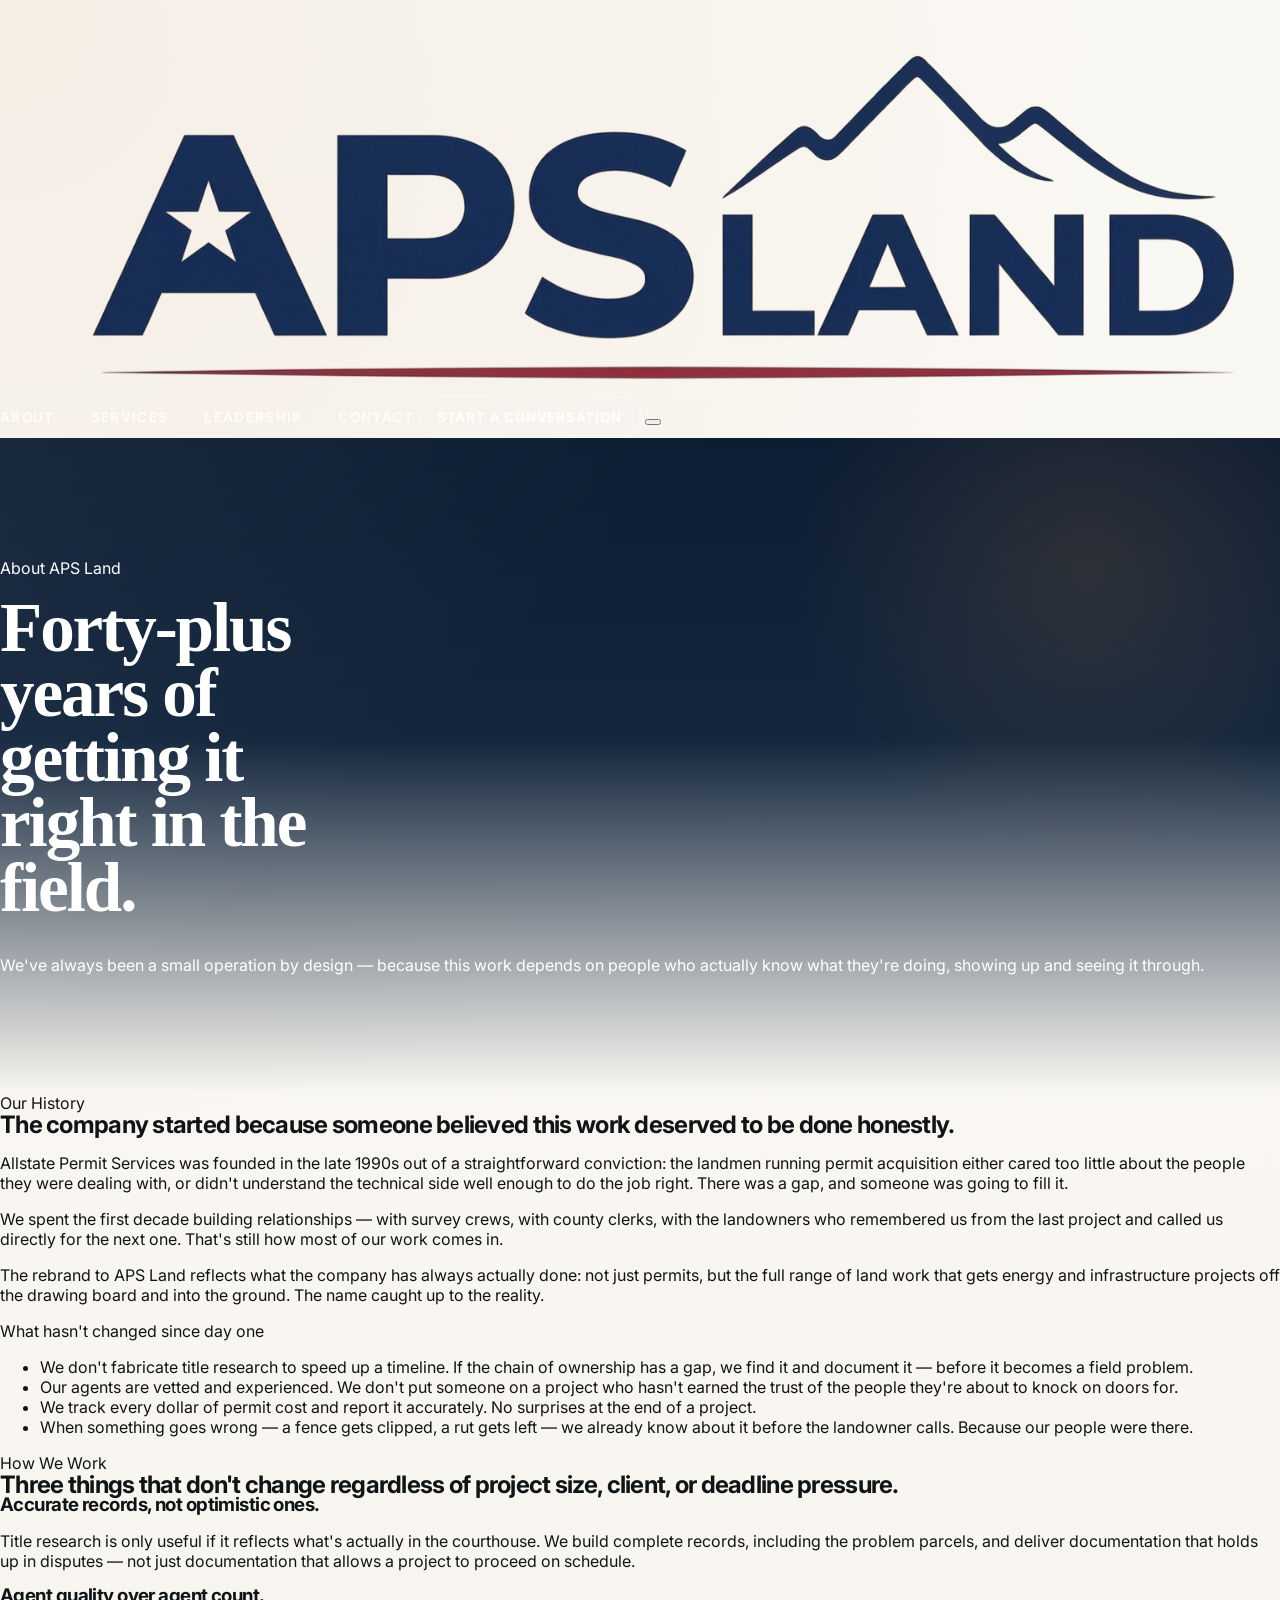
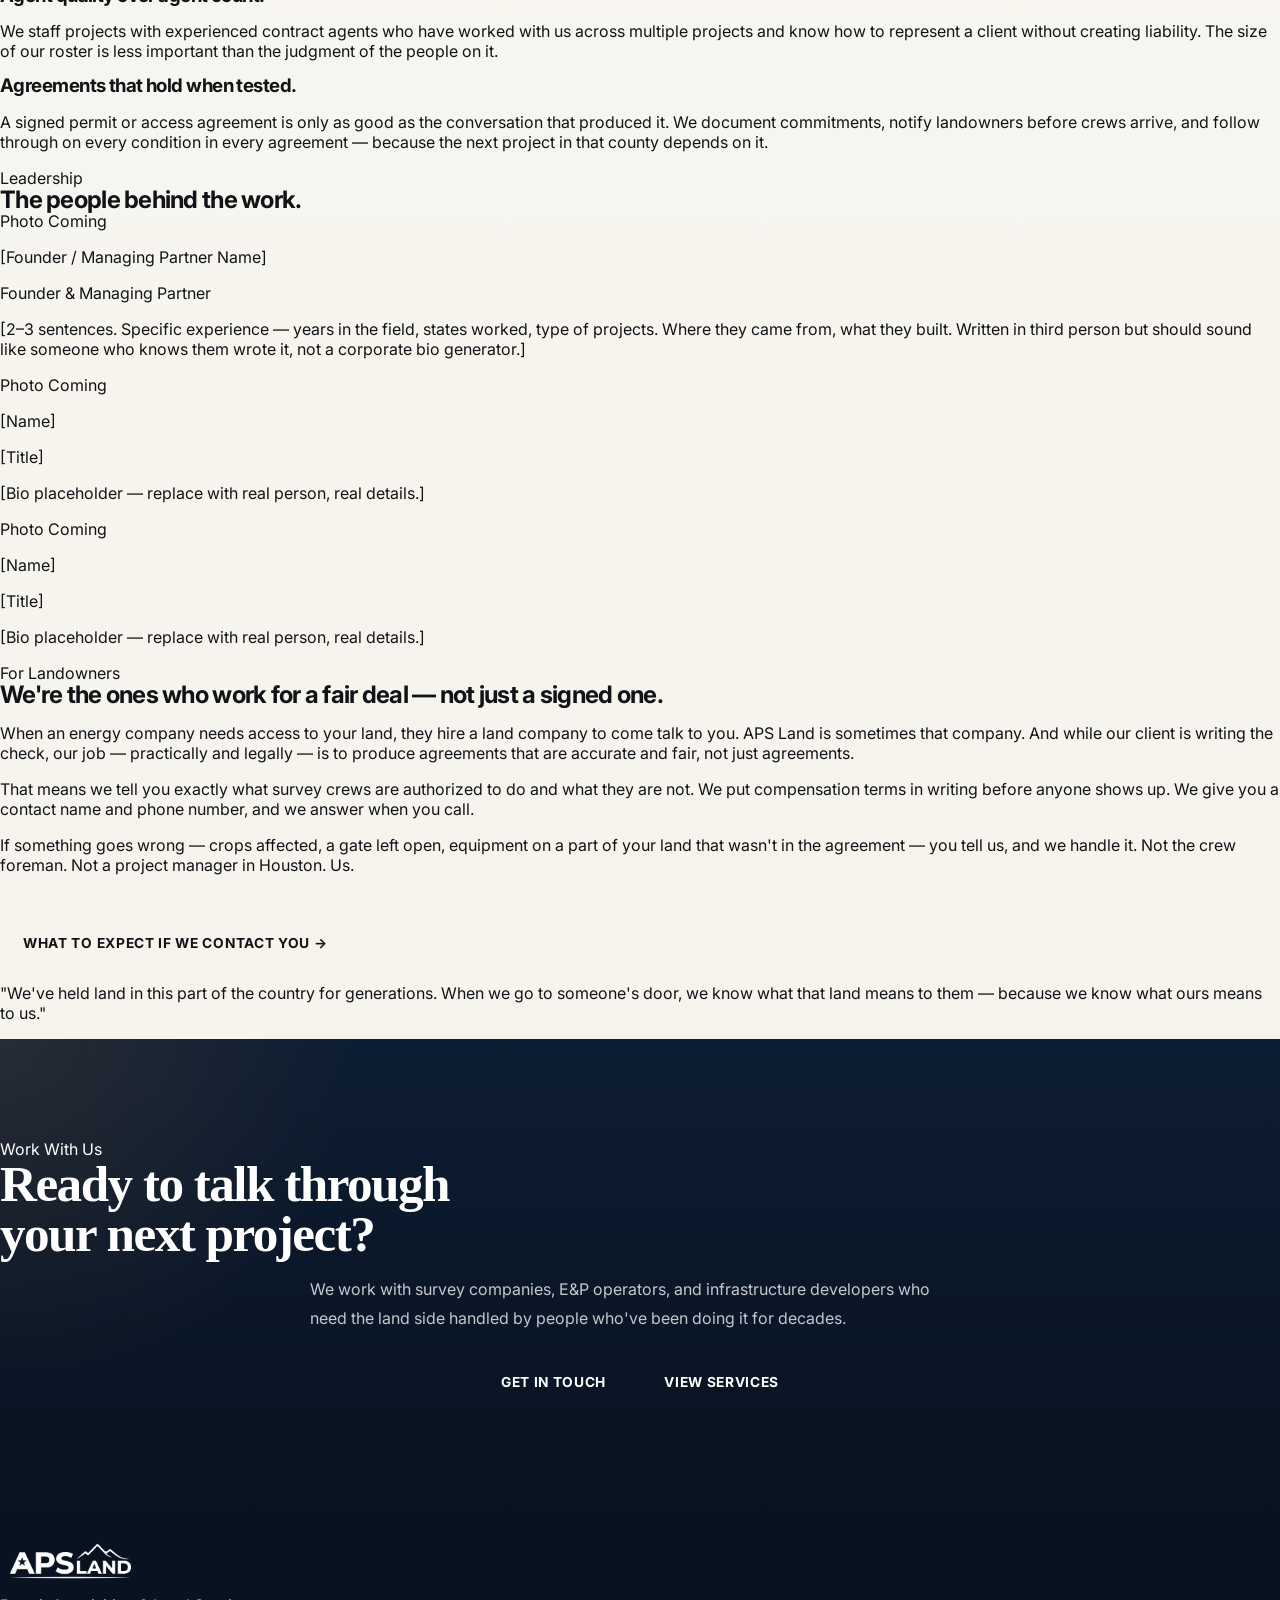
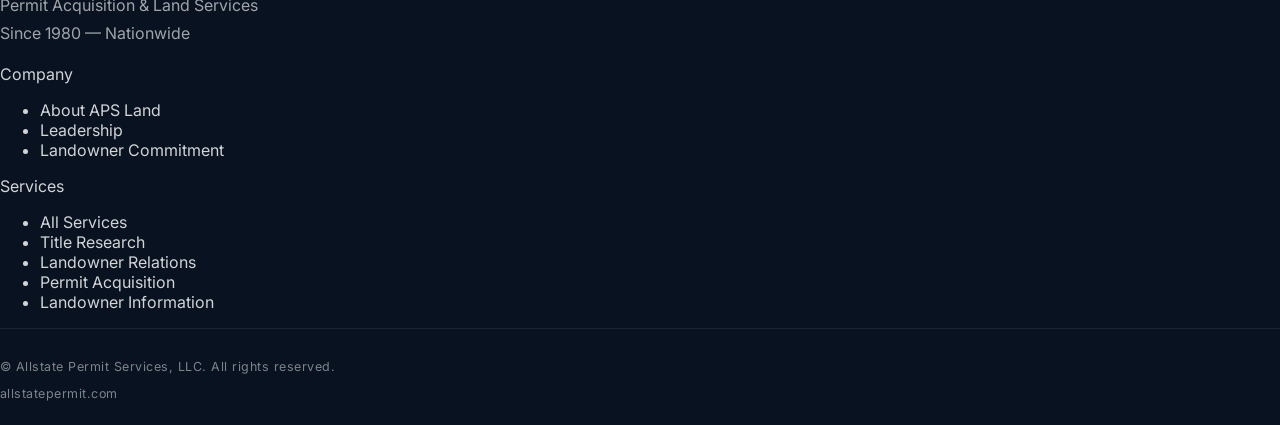
==== commit 41ecf40d: "Rename about (1).html to about.html" ====
--- a/about.html
+++ b/about.html
@@ -3,219 +3,259 @@
 <head>
   <meta charset="UTF-8" />
   <meta name="viewport" content="width=device-width, initial-scale=1.0" />
-  <title>About APS Land | People, History, and Leadership</title>
-  <meta name="description" content="Learn how APS Land works, meet the leadership team, and see the kind of experience behind the company." />
+  <title>About APS Land — Our Story, Values & Leadership</title>
+  <meta name="description" content="APS Land has been running permit acquisition and land services since 1980. Learn about our people, our values, and how we approach every project." />
+  <link rel="stylesheet" href="style.css" />
   <link rel="preconnect" href="https://fonts.googleapis.com" />
   <link rel="preconnect" href="https://fonts.gstatic.com" crossorigin />
-  <link href="https://fonts.googleapis.com/css2?family=Inter:wght@400;500;600;700;800&family=Fraunces:opsz,wght@9..144,400;9..144,500;9..144,600&display=swap" rel="stylesheet" />
-  <link rel="stylesheet" href="style.css" />
+  <link href="https://fonts.googleapis.com/css2?family=Cormorant+Garamond:ital,wght@0,300;0,400;0,500;1,400&family=Inter:wght@300;400;500;600;700&family=JetBrains+Mono:wght@400;500&display=swap" rel="stylesheet" />
 </head>
-<body data-page="about">
-  <a class="skip-link" href="#main">Skip to content</a>
-
-  <header class="site-header" role="banner">
-    <div class="container nav">
-      <a class="brand" href="index.html" aria-label="APS Land home">
+<body>
+
+  <!-- NAV -->
+  <header class="site-nav nav--solid" id="site-nav">
+    <div class="nav-inner">
+      <a href="index.html" class="nav-logo" aria-label="APS Land — Home">
         <img src="logo.png" alt="APS Land" />
-        <span class="brand-mark">
-          <strong>APS Land</strong>
-          <span>Land services and permit acquisition</span>
-        </span>
       </a>
-
-      <nav class="nav-links" aria-label="Primary" data-nav>
-        <a href="index.html">Home</a>
-        <a href="about.html">About</a>
-        <a href="services.html">Services</a>
-      </nav>
-
-      <a class="nav-cta" href="mailto:info@allstatepermit.com">Start a project</a>
-      <button class="nav-toggle" type="button" aria-label="Open menu" aria-expanded="false">
+      <ul class="nav-links" id="nav-links">
+        <li><a href="about.html">About</a></li>
+        <li><a href="services.html">Services</a></li>
+        <li><a href="about.html#leadership">Leadership</a></li>
+        <li><a href="index.html#contact">Contact</a></li>
+      </ul>
+      <a href="index.html#contact" class="nav-cta">Start a Conversation</a>
+      <button class="nav-hamburger" id="nav-hamburger" aria-label="Open menu" aria-expanded="false">
         <span></span><span></span><span></span>
       </button>
     </div>
-    <nav class="mobile-menu" aria-label="Mobile" data-nav>
-      <ul>
-        <li><a href="index.html">Home</a></li>
-        <li><a href="about.html">About</a></li>
-        <li><a href="services.html">Services</a></li>
-        <li><a href="mailto:info@allstatepermit.com">Start a project</a></li>
-      </ul>
-    </nav>
   </header>
 
-  <main id="main">
-    <section class="page-hero">
-      <div class="container page-hero-inner reveal">
-        <p class="kicker" style="color:#d9b07c;">About the company</p>
-        <h1>Built by people who still believe in doing things the right way.</h1>
-        <p class="page-hero-copy">APS Land is at its best when the work is complicated and the stakes are real. The company has grown around patience, direct communication, good records, and a habit of following through.</p>
-        <div class="page-badge-row">
-          <span class="badge">Since 1980s</span>
-          <span class="badge">Western roots</span>
-          <span class="badge">Nationwide reach</span>
-          <span class="badge">Field first culture</span>
-        </div>
-      </div>
-    </section>
-
-    <section class="section">
-      <div class="container split-grid">
-        <div class="reveal">
-          <p class="kicker">The story</p>
-          <h2 class="serif" style="font-size:clamp(2.1rem,4vw,3.7rem); line-height:0.95; max-width:12ch;">Quietly experienced. Clearly trustworthy.</h2>
-        </div>
-        <div class="reveal">
-          <p class="lead">APS Land was built for work that lives between the office, the records room, and the gate at the edge of the property. The company culture is practical, direct, and respectful - the kind of tone that works with long-time landowners, and also reads well to larger corporate clients.</p>
-          <p class="body-copy">The goal is not to sound flashy. The goal is to make visitors feel that APS Land has seen this kind of project before, understands the pressure points, and knows how to move through them without creating noise.</p>
-        </div>
-      </div>
-    </section>
-
-    <section class="section section-soft">
-      <div class="container-tight section-heading reveal">
-        <p class="kicker">Operating principles</p>
-        <h2 class="serif">The way APS Land wants to be remembered.</h2>
-        <p>These are the ideas that should carry the visual design and the writing across every page.</p>
-      </div>
-      <div class="container card-grid">
-        <article class="info-card reveal">
-          <h3>Respect the land and the person on it.</h3>
-          <p>Communication should feel plainspoken, steady, and honest. That tone matters to landowners and makes clients more confident in the way the company represents them.</p>
-        </article>
-        <article class="info-card reveal">
-          <h3>Make complicated work look organized.</h3>
-          <p>Record research, negotiation, and permitting all need to feel under control. The website should mirror that by using calm hierarchy and disciplined spacing.</p>
-        </article>
-        <article class="info-card reveal">
-          <h3>Lead with proof, not praise.</h3>
-          <p>Recognition, geography, tenure, and process tell the story far better than fluffy positioning language ever could.</p>
-        </article>
-        <article class="info-card reveal">
-          <h3>Sound modern without sounding trendy.</h3>
-          <p>The site should feel timeless enough for a ranch owner and polished enough for a corporate decision-maker in the same breath.</p>
-        </article>
-      </div>
-    </section>
-
-    <section class="section">
-      <div class="container section-heading reveal">
-        <p class="kicker">Leadership</p>
-        <h2 class="serif">People who carry the reputation forward.</h2>
-        <p>The cards below are intentionally written as a clean template. Replace the placeholders with real names, photos, and bios when you are ready.</p>
-      </div>
-      <div class="container support-grid">
-        <article class="lead-card reveal">
-          <div class="tag">Managing partner</div>
-          <h3>Leadership card one</h3>
-          <p>Short bio copy goes here. Keep it concrete: years in the industry, types of projects handled, and the type of leadership style that makes people trust the firm.</p>
-          <div class="info-row"><span class="pill">Field leadership</span><span class="pill">Client relations</span><span class="pill">Project oversight</span></div>
-        </article>
-        <article class="lead-card reveal">
-          <div class="tag">Operations</div>
-          <h3>Leadership card two</h3>
-          <p>Use this space for a practical summary of how the internal machine works - records, schedules, field support, documentation, and quality control.</p>
-          <div class="info-row"><span class="pill">Process control</span><span class="pill">Record research</span><span class="pill">Field support</span></div>
-        </article>
-        <article class="lead-card reveal">
-          <div class="tag">Project relations</div>
-          <h3>Leadership card three</h3>
-          <p>This is the human side of the company: landowner communication, stakeholder trust, and the judgment needed to keep projects moving without burning bridges.</p>
-          <div class="info-row"><span class="pill">Negotiation</span><span class="pill">Landowner trust</span><span class="pill">Agreement work</span></div>
-        </article>
-      </div>
-    </section>
-
-    <section class="section section-soft">
-      <div class="container-tight section-heading reveal">
-        <p class="kicker">Timeline</p>
-        <h2 class="serif">A history that reads like a working record.</h2>
-        <p>Give the room a sense of durability without resorting to clichés.</p>
-      </div>
-      <div class="container timeline">
-        <article class="timeline-item reveal"><div class="year">1980s</div><h3>Foundational work</h3><p>The company starts building experience in land, access, and project support.</p></article>
-        <article class="timeline-item reveal"><div class="year">1990s</div><h3>Wider reach</h3><p>Projects expand and the team develops a reputation for reliability and follow-through.</p></article>
-        <article class="timeline-item reveal"><div class="year">2000s</div><h3>Process matures</h3><p>Research, outreach, and permitting become more disciplined and repeatable.</p></article>
-        <article class="timeline-item reveal"><div class="year">2010s</div><h3>Modern demands</h3><p>Bigger clients, bigger expectations, and a need for stronger documentation.</p></article>
-        <article class="timeline-item reveal"><div class="year">Today</div><h3>Fresh presentation</h3><p>The brand becomes cleaner, more credible, and ready for a broader audience.</p></article>
-      </div>
-    </section>
-
-    <section class="section">
-      <div class="container map-stage reveal">
-        <div class="map-stage-inner">
-          <div class="map-copy">
-            <p class="kicker" style="color:#d7b98c;">Geographic memory</p>
-            <h2 class="serif">The map belongs here.</h2>
-            <p>Use this page as the place where your interactive state-by-state map really tells the story. The shell already supports a premium layout and a clean right-side info area.</p>
-            <div class="info-row">
-              <span class="pill">Hover state</span>
-              <span class="pill">Years active</span>
-              <span class="pill">Counties</span>
-              <span class="pill">Parcels</span>
-            </div>
-          </div>
-          <div class="map-sidebar">
-            <div class="map-summary">
-              <h3>Replace with your map</h3>
-              <p>This is a visual placeholder only. Paste your current SVG or JavaScript-driven version into the slot and keep the card layout around it.</p>
-            </div>
-            <div class="map-mapbox">
-              <!-- DROP YOUR EXISTING MAP SVG / INTERACTIVE MARKUP HERE -->
-              <div class="map-dropzone">
-                <div>
-                  <strong>Map insert point</strong>
-                  <p>A clean place for your existing map work, with the surrounding design already handled.</p>
-                </div>
-              </div>
-              <div class="map-pins" aria-hidden="true">
-                <span class="pin one"></span>
-                <span class="pin two"></span>
-                <span class="pin three"></span>
-                <span class="pin four"></span>
-              </div>
-            </div>
-          </div>
-        </div>
-      </div>
-    </section>
-
-    <section class="cta-band">
-      <div class="container-tight reveal">
-        <p class="kicker" style="color:#d9b07c; justify-content:center;">Leadership ready</p>
-        <h2>A strong first impression for people who still trust their instincts.</h2>
-        <p>This page should feel calm, experienced, and human - not like a corporate brochure trying too hard to sound important.</p>
-        <div class="cta-actions">
-          <a class="btn btn-primary" href="services.html">See services</a>
-          <a class="btn btn-secondary" href="index.html">Back to home</a>
-        </div>
-      </div>
-    </section>
-  </main>
-
+  <!-- PAGE HERO -->
+  <section class="page-hero">
+    <div class="wrap page-hero-inner">
+      <span class="eyebrow eyebrow--gold">About APS Land</span>
+      <h1 class="page-hero-title">
+        Forty-plus years of<br />getting it right in the field.
+      </h1>
+      <p class="page-hero-sub">
+        We've always been a small operation by design — because this work depends on people who actually know what they're doing, showing up and seeing it through.
+      </p>
+    </div>
+  </section>
+
+  <!-- STORY -->
+  <section class="about-story" aria-labelledby="story-heading">
+    <div class="wrap">
+      <div class="about-story-grid">
+        <div class="about-story-text">
+          <span class="eyebrow">Our History</span>
+          <h2 id="story-heading" class="fade-in">
+            The company started because someone believed this work deserved to be done honestly.
+          </h2>
+          <p class="fade-in">
+            Allstate Permit Services was founded in the late 1990s out of a straightforward conviction: the landmen running permit acquisition either cared too little about the people they were dealing with, or didn't understand the technical side well enough to do the job right. There was a gap, and someone was going to fill it.
+          </p>
+          <p class="fade-in">
+            We spent the first decade building relationships — with survey crews, with county clerks, with the landowners who remembered us from the last project and called us directly for the next one. That's still how most of our work comes in.
+          </p>
+          <p class="fade-in">
+            The rebrand to APS Land reflects what the company has always actually done: not just permits, but the full range of land work that gets energy and infrastructure projects off the drawing board and into the ground. The name caught up to the reality.
+          </p>
+        </div>
+        <div>
+          <div class="about-aside fade-in">
+            <p class="about-aside-title">What hasn't changed since day one</p>
+            <ul class="about-aside-list">
+              <li class="about-aside-item">
+                <span class="about-aside-bullet"></span>
+                <span class="about-aside-text">We don't fabricate title research to speed up a timeline. If the chain of ownership has a gap, we find it and document it — before it becomes a field problem.</span>
+              </li>
+              <li class="about-aside-item">
+                <span class="about-aside-bullet"></span>
+                <span class="about-aside-text">Our agents are vetted and experienced. We don't put someone on a project who hasn't earned the trust of the people they're about to knock on doors for.</span>
+              </li>
+              <li class="about-aside-item">
+                <span class="about-aside-bullet"></span>
+                <span class="about-aside-text">We track every dollar of permit cost and report it accurately. No surprises at the end of a project.</span>
+              </li>
+              <li class="about-aside-item">
+                <span class="about-aside-bullet"></span>
+                <span class="about-aside-text">When something goes wrong — a fence gets clipped, a rut gets left — we already know about it before the landowner calls. Because our people were there.</span>
+              </li>
+            </ul>
+          </div>
+        </div>
+      </div>
+    </div>
+  </section>
+
+  <!-- VALUES -->
+  <section class="values-strip" aria-labelledby="values-heading">
+    <div class="wrap">
+      <span class="eyebrow eyebrow--light">How We Work</span>
+      <h2 class="values-title fade-in" id="values-heading">
+        Three things that don't change regardless of project size, client, or deadline pressure.
+      </h2>
+      <div class="values-grid">
+        <div class="value-item fade-in">
+          <h3 class="value-item-title">Accurate records, not optimistic ones.</h3>
+          <p class="value-item-desc">
+            Title research is only useful if it reflects what's actually in the courthouse. We build complete records, including the problem parcels, and deliver documentation that holds up in disputes — not just documentation that allows a project to proceed on schedule.
+          </p>
+        </div>
+        <div class="value-item fade-in">
+          <h3 class="value-item-title">Agent quality over agent count.</h3>
+          <p class="value-item-desc">
+            We staff projects with experienced contract agents who have worked with us across multiple projects and know how to represent a client without creating liability. The size of our roster is less important than the judgment of the people on it.
+          </p>
+        </div>
+        <div class="value-item fade-in">
+          <h3 class="value-item-title">Agreements that hold when tested.</h3>
+          <p class="value-item-desc">
+            A signed permit or access agreement is only as good as the conversation that produced it. We document commitments, notify landowners before crews arrive, and follow through on every condition in every agreement — because the next project in that county depends on it.
+          </p>
+        </div>
+      </div>
+    </div>
+  </section>
+
+  <!-- LEADERSHIP -->
+  <section class="leadership" id="leadership" aria-labelledby="leadership-heading">
+    <div class="wrap">
+      <span class="eyebrow">Leadership</span>
+      <h2 class="leadership-title fade-in" id="leadership-heading">
+        The people behind the work.
+      </h2>
+      <div class="leadership-grid">
+        <!-- Replace placeholder content with real bios and headshots -->
+        <div class="leader-card fade-in">
+          <div class="leader-photo">
+            <!-- <img src="assets/photo-name.jpg" alt="[Name]" /> -->
+            <span class="leader-photo-placeholder">Photo Coming</span>
+          </div>
+          <div class="leader-bio">
+            <p class="leader-name">[Founder / Managing Partner Name]</p>
+            <p class="leader-title-text">Founder &amp; Managing Partner</p>
+            <p class="leader-desc">
+              [2–3 sentences. Specific experience — years in the field, states worked, type of projects. Where they came from, what they built. Written in third person but should sound like someone who knows them wrote it, not a corporate bio generator.]
+            </p>
+          </div>
+        </div>
+        <div class="leader-card fade-in">
+          <div class="leader-photo">
+            <span class="leader-photo-placeholder">Photo Coming</span>
+          </div>
+          <div class="leader-bio">
+            <p class="leader-name">[Name]</p>
+            <p class="leader-title-text">[Title]</p>
+            <p class="leader-desc">
+              [Bio placeholder — replace with real person, real details.]
+            </p>
+          </div>
+        </div>
+        <div class="leader-card fade-in">
+          <div class="leader-photo">
+            <span class="leader-photo-placeholder">Photo Coming</span>
+          </div>
+          <div class="leader-bio">
+            <p class="leader-name">[Name]</p>
+            <p class="leader-title-text">[Title]</p>
+            <p class="leader-desc">
+              [Bio placeholder — replace with real person, real details.]
+            </p>
+          </div>
+        </div>
+      </div>
+    </div>
+  </section>
+
+  <!-- LANDOWNER COMMITMENT -->
+  <section class="landowner-commitment" id="commitment" aria-labelledby="commitment-heading">
+    <div class="wrap">
+      <div class="commitment-grid">
+        <div>
+          <span class="eyebrow">For Landowners</span>
+          <h2 class="commitment-hed fade-in" id="commitment-heading">
+            We're the ones who work for a fair deal — not just a signed one.
+          </h2>
+          <div class="commitment-body">
+            <p class="fade-in">
+              When an energy company needs access to your land, they hire a land company to come talk to you. APS Land is sometimes that company. And while our client is writing the check, our job — practically and legally — is to produce agreements that are accurate and fair, not just agreements.
+            </p>
+            <p class="fade-in">
+              That means we tell you exactly what survey crews are authorized to do and what they are not. We put compensation terms in writing before anyone shows up. We give you a contact name and phone number, and we answer when you call.
+            </p>
+            <p class="fade-in">
+              If something goes wrong — crops affected, a gate left open, equipment on a part of your land that wasn't in the agreement — you tell us, and we handle it. Not the crew foreman. Not a project manager in Houston. Us.
+            </p>
+          </div>
+          <a href="services.html#landowner-process" class="btn btn--outline-navy fade-in" style="margin-top: 1.75rem; display: inline-flex;">What to expect if we contact you →</a>
+        </div>
+        <div class="fade-in">
+          <div class="commitment-callout">
+            <p class="commitment-callout-text">
+              "We've held land in this part of the country for generations. When we go to someone's door, we know what that land means to them — because we know what ours means to us."
+            </p>
+          </div>
+        </div>
+      </div>
+    </div>
+  </section>
+
+  <!-- CTA -->
+  <section class="cta-band" aria-labelledby="about-cta-heading">
+    <div class="wrap">
+      <div class="cta-inner">
+        <span class="eyebrow eyebrow--light">Work With Us</span>
+        <h2 class="cta-hed fade-in" id="about-cta-heading">
+          Ready to talk through<br />your next project?
+        </h2>
+        <p class="cta-sub fade-in">
+          We work with survey companies, E&amp;P operators, and infrastructure developers who need the land side handled by people who've been doing it for decades.
+        </p>
+        <div class="cta-actions fade-in">
+          <a href="index.html#contact" class="btn btn--primary btn--lg">Get in Touch</a>
+          <a href="services.html" class="btn btn--outline-white">View Services</a>
+        </div>
+      </div>
+    </div>
+  </section>
+
+  <!-- FOOTER -->
   <footer class="site-footer">
-    <div class="container footer-grid">
-      <div class="footer-brand">
-        <img src="logo.png" alt="APS Land" />
-        <p>People-first land services, practical coordination, and the kind of reputation that takes decades to earn.</p>
-      </div>
-      <div class="footer-col">
-        <h4>Pages</h4>
-        <ul class="footer-links">
-          <li><a href="index.html">Home</a></li>
-          <li><a href="about.html">About</a></li>
-          <li><a href="services.html">Services</a></li>
-        </ul>
-      </div>
-      <div class="footer-col">
-        <h4>Contact</h4>
-        <p>Use this space as the start of a real conversation.</p>
-        <ul class="footer-links">
-          <li><a href="mailto:info@allstatepermit.com">info@allstatepermit.com</a></li>
-        </ul>
-      </div>
-    </div>
-    <div class="container footer-bottom">&copy; <span data-year></span> APS Land. All rights reserved.</div>
+    <div class="wrap">
+      <div class="footer-inner">
+        <div class="footer-brand">
+          <div class="footer-logo"><img src="logo.png" alt="APS Land" /></div>
+          <p class="footer-tagline">Permit Acquisition &amp; Land Services<br />Since 1980 — Nationwide</p>
+        </div>
+        <nav aria-label="Company">
+          <p class="footer-col-label">Company</p>
+          <ul class="footer-col-links">
+            <li><a href="about.html">About APS Land</a></li>
+            <li><a href="about.html#leadership">Leadership</a></li>
+            <li><a href="about.html#commitment">Landowner Commitment</a></li>
+          </ul>
+        </nav>
+        <nav aria-label="Services">
+          <p class="footer-col-label">Services</p>
+          <ul class="footer-col-links">
+            <li><a href="services.html">All Services</a></li>
+            <li><a href="services.html#title-research">Title Research</a></li>
+            <li><a href="services.html#landowner-relations">Landowner Relations</a></li>
+            <li><a href="services.html#permitting">Permit Acquisition</a></li>
+            <li><a href="services.html#landowner-process">Landowner Information</a></li>
+          </ul>
+        </nav>
+      </div>
+      <div class="footer-bottom">
+        <p class="footer-copy">© <span id="year"></span> Allstate Permit Services, LLC. All rights reserved.</p>
+        <div class="footer-legal-links">
+          <a href="https://allstatepermit.com" target="_blank" rel="noopener">allstatepermit.com</a>
+        </div>
+      </div>
+    </div>
   </footer>
 
   <script src="main.js"></script>
